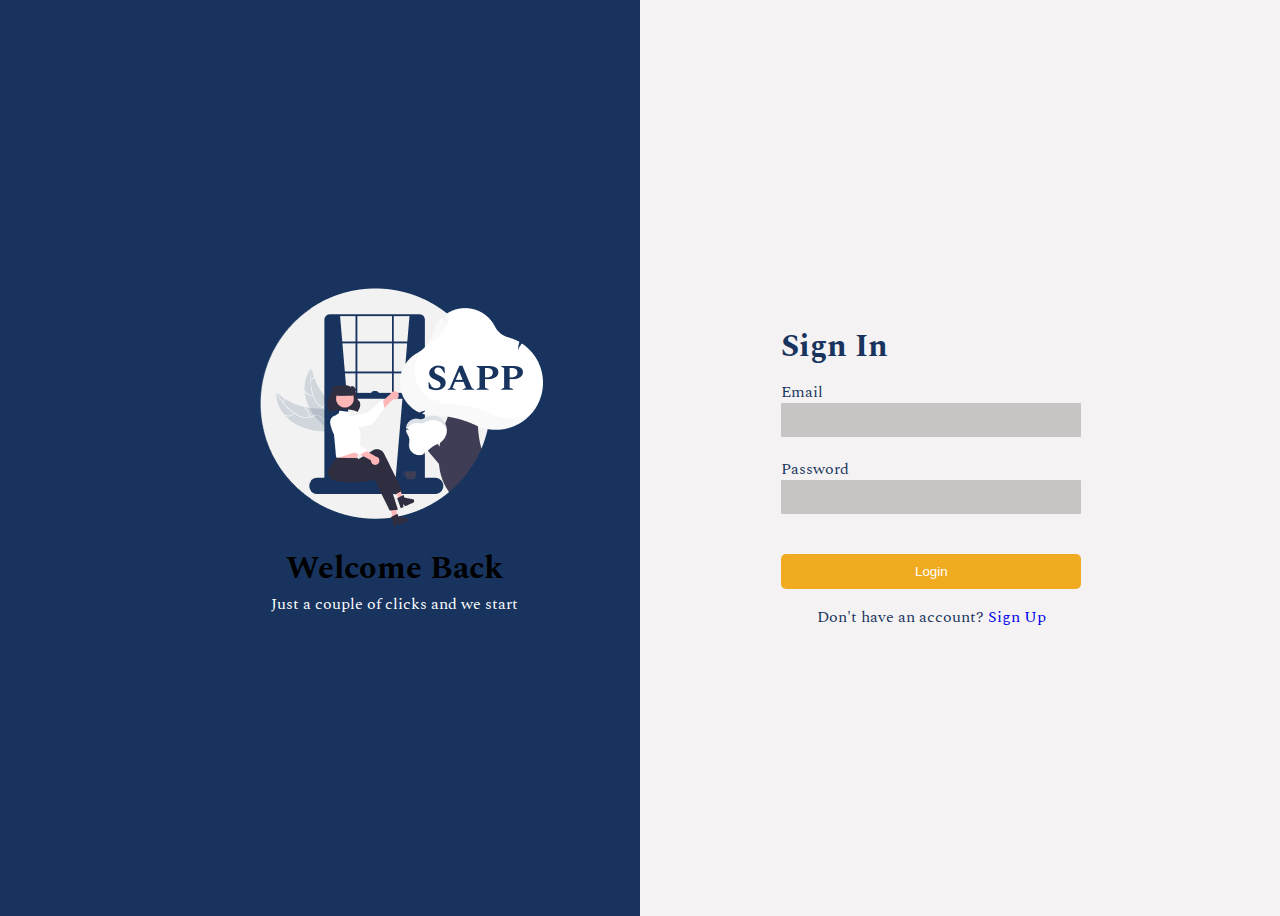
==== index.html @ eceaf3e1 "first commit" ====
<!DOCTYPE html>
<html lang="en">
<head>
    <meta charset="UTF-8">
    <meta http-equiv="X-UA-Compatible" content="IE=edge">
    <meta name="viewport" content="width=device-width, initial-scale=1.0">
    <title>Login</title>
    <link rel="stylesheet" href="css/LOGIN.css">
    <link rel="preconnect" href="https://fonts.googleapis.com">
    <link rel="preconnect" href="https://fonts.gstatic.com" crossorigin>
    <link href="https://fonts.googleapis.com/css2?family=Spectral:ital@0;1&display=swap" rel="stylesheet">
    <script defer src="js/login.js"></script>
    <!-- <script defer src="/js/login.js"></script> -->
</head>
<body class="login flex">
    <!-- <div class="container1"> -->
        <!-- <div class="container flex"> -->
            <div class="left">
                <img src="img.PNG" alt="">
                <h1>Welcome Back</h1>
                <p>Just a couple of clicks and we start</p>
            </div>
            <div class="right">
                <h2 class="text-center">Sign In</h2>
                <br>
                <form action="dashboard.html" class="loginForm">
                    <div class="error-message-all"></div>
                    <div class="input-group">
                        <label for="email" class="label">Email</label>
                        <input type="text" id="email" class="input">
                        <span class="error-message"></span>
                    </div>
                    <br>
                    <div class="input-group">
                        <label for="password" class="label">Password</label>
                        <input type="password" id="password" class="input">
                        <span class="error-message"></span>
                    </div>
                    <br>
                    <button class="button" type="submit">Login</button>
                    <p>Don't have an account? <a href="Register.html">Sign Up</a></p>
                </form>
            </div>    
        <!-- </div> -->
    <!-- </div> -->
    
</body>
</html>
---- css/LOGIN.css ----
@import url("https://fonts.googleapis.com/css2?family=Open+Sans&display=swap");
* {
  box-sizing: border-box;
}

body {
  font-family: spectral, sans-serif;
  background: linear-gradient(
      to right,
      #18345E 0%,
      #18345E 50%,
      #F4F2F2 50%,
     #F4F2F2 100%
  )
}

.container3 {
    max-width: 100vw;
    min-height: 100vh;
    /* position:fixed;
    top: 0;
    bottom: 0;
    left: 0;
    right: 0;  */
    background-color: #503f3f;
    margin: 0 auto;
    /* margin: 0 auto;
    padding: 1rem; */
    /* background-color: #fff; */
  }

.flex{
  display: flex;
  align-items: center;
  justify-content: center; 
  min-height: 100vh;
 justify-content: space-evenly;
 flex-wrap: wrap;
}

.text-center {
    text-align: left;
    color: #18345E;
    font-size: xx-large;
    margin: 50px 0px -15px 0px;
  }

.input {
    /* appearance: none;
    display: block;
    width: 100%;
    color:#18345E;
    border: 1px  rbg(180, 180, 180);
    background-color: white;
    padding: 1rem;
    border-radius: 0.25rem; */
    border: 1px;
    border-radius: 0.05rem;
    width: 100%;
    padding: 8px 8px;
    font-size: 16px;
    margin-top: -1px;
    margin-bottom: -4px;
    
    background: #c7c4c4;
  }
  
  .label{
    color: #18345E;
    font-size: 16px;
    line-height: 24px;
    padding: 0px auto;
    margin: 0px 0px;
  }


  .button{
    display: inline-block;
    padding: 10px 30px;
    cursor: pointer;
    background: #F0AB20;
    color: #fff;
    border: none;
    border-radius: 5px;
    width: 300px;
    margin-top: 20px;
}

.right p{   
        color: #18345E;
        text-align: center;
}

.right a{
    text-decoration: none;
}

.left h1{
    text-align: center;
    margin: -10px 0px 1px 0px;
}

.left p{
    text-align: center;
    margin-top: -2px;
    color: #fff;
}

.left img{
    margin: -25px 0px 5px 0px;
}

.error-message {
  font-size: 0.85rem;
  color: red;
}

.error-message-all {
  font-size: 0.85rem;
  color: red;
  text-align: center;
  display: none;
}

.input.input-error {
  border: 1px solid red;
}

.input.input-error:focus {
  border: 1px solid red;
}

.input:focus {
  outline: none;
  border: 1px solid #0084ff;
  background-clip: padding-box;
}
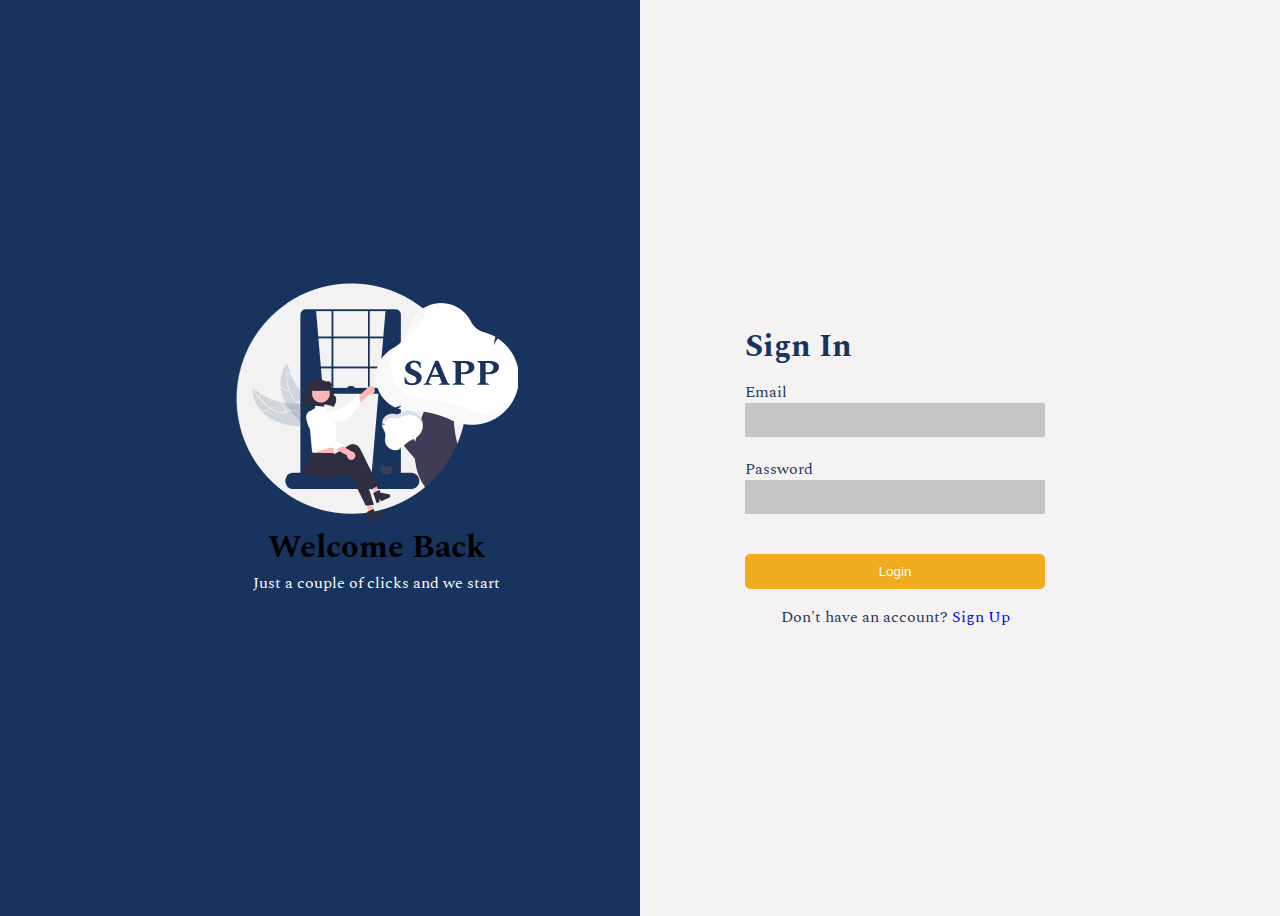
==== commit 939f6354: "email validation" ====
--- a/index.html
+++ b/index.html
@@ -27,7 +27,7 @@
                     <div class="error-message-all"></div>
                     <div class="input-group">
                         <label for="email" class="label">Email</label>
-                        <input type="text" id="email" class="input">
+                        <input type="email" id="email" class="input">
                         <span class="error-message"></span>
                     </div>
                     <br>
--- a/css/LOGIN.css
+++ b/css/LOGIN.css
@@ -134,4 +134,10 @@
   outline: none;
   border: 1px solid #0084ff;
   background-clip: padding-box;
-}+}
+
+
+.dash-p{
+  color: black;
+}
+
